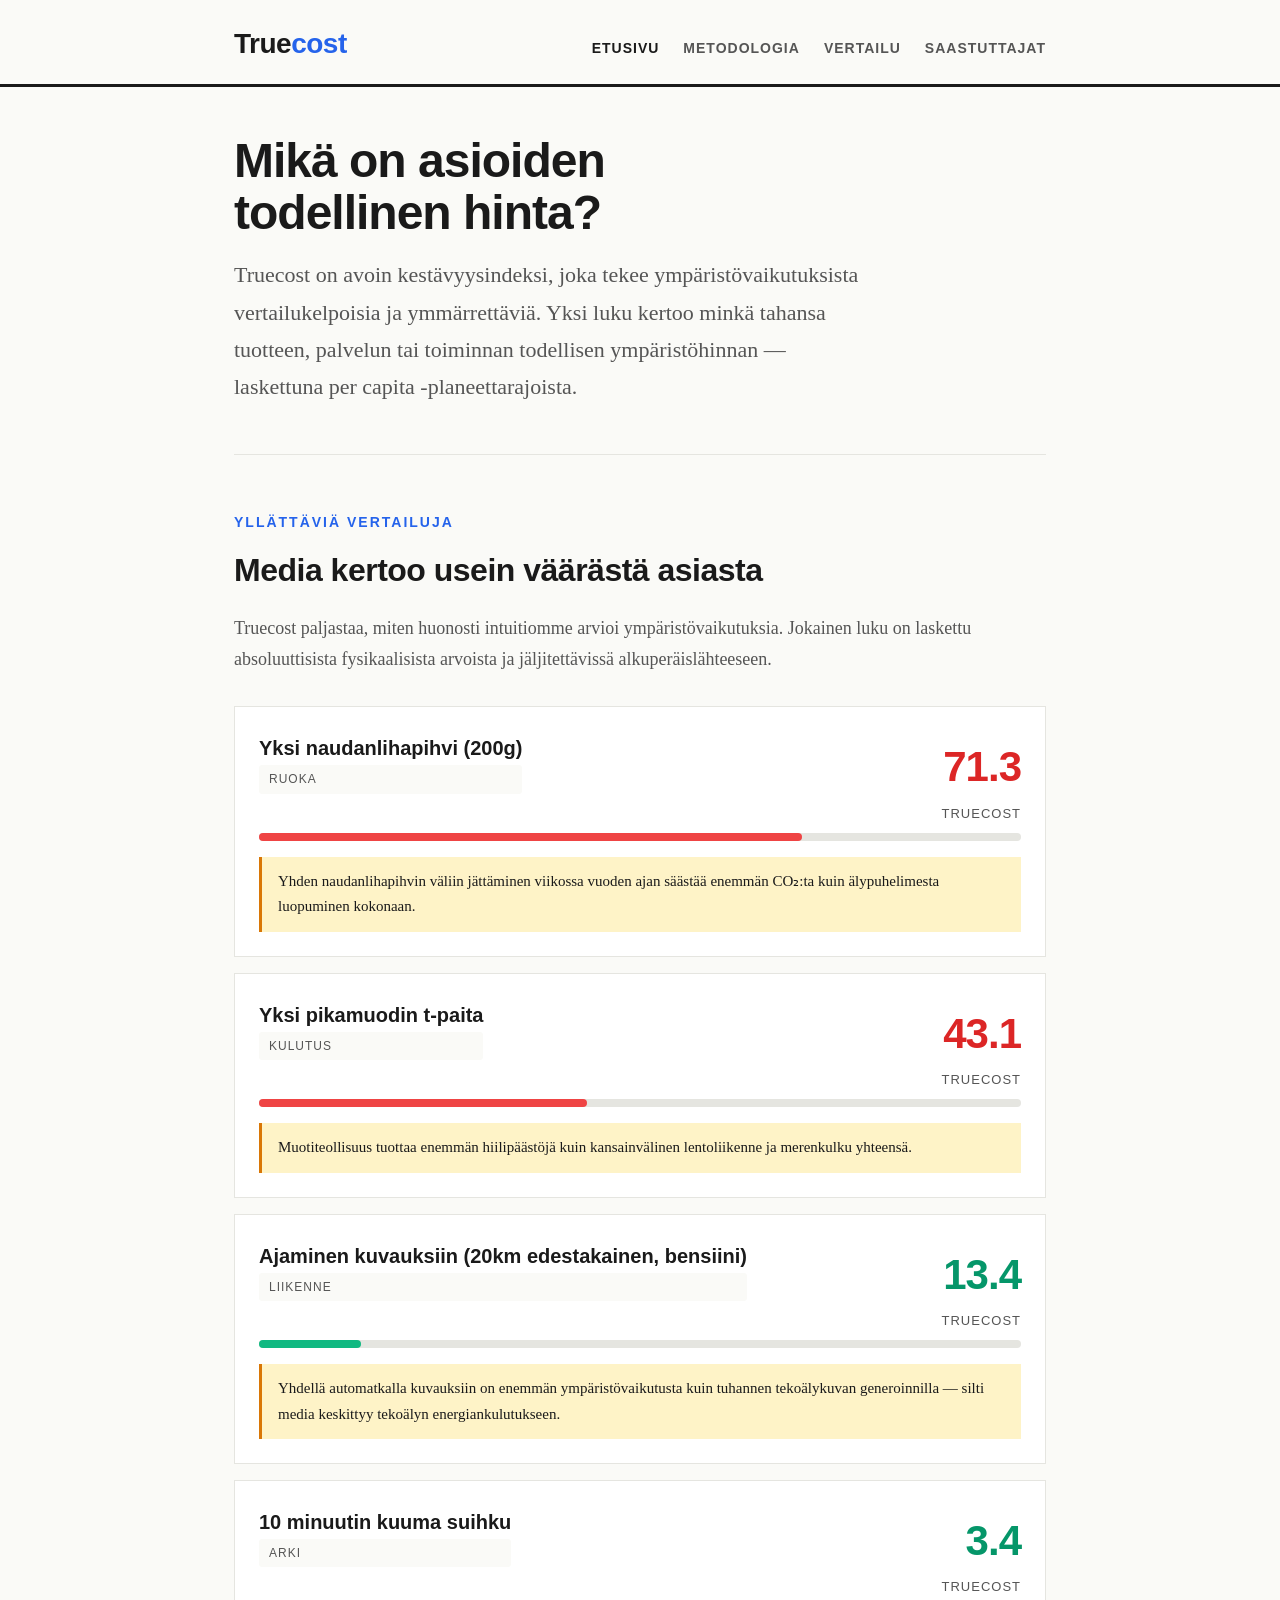
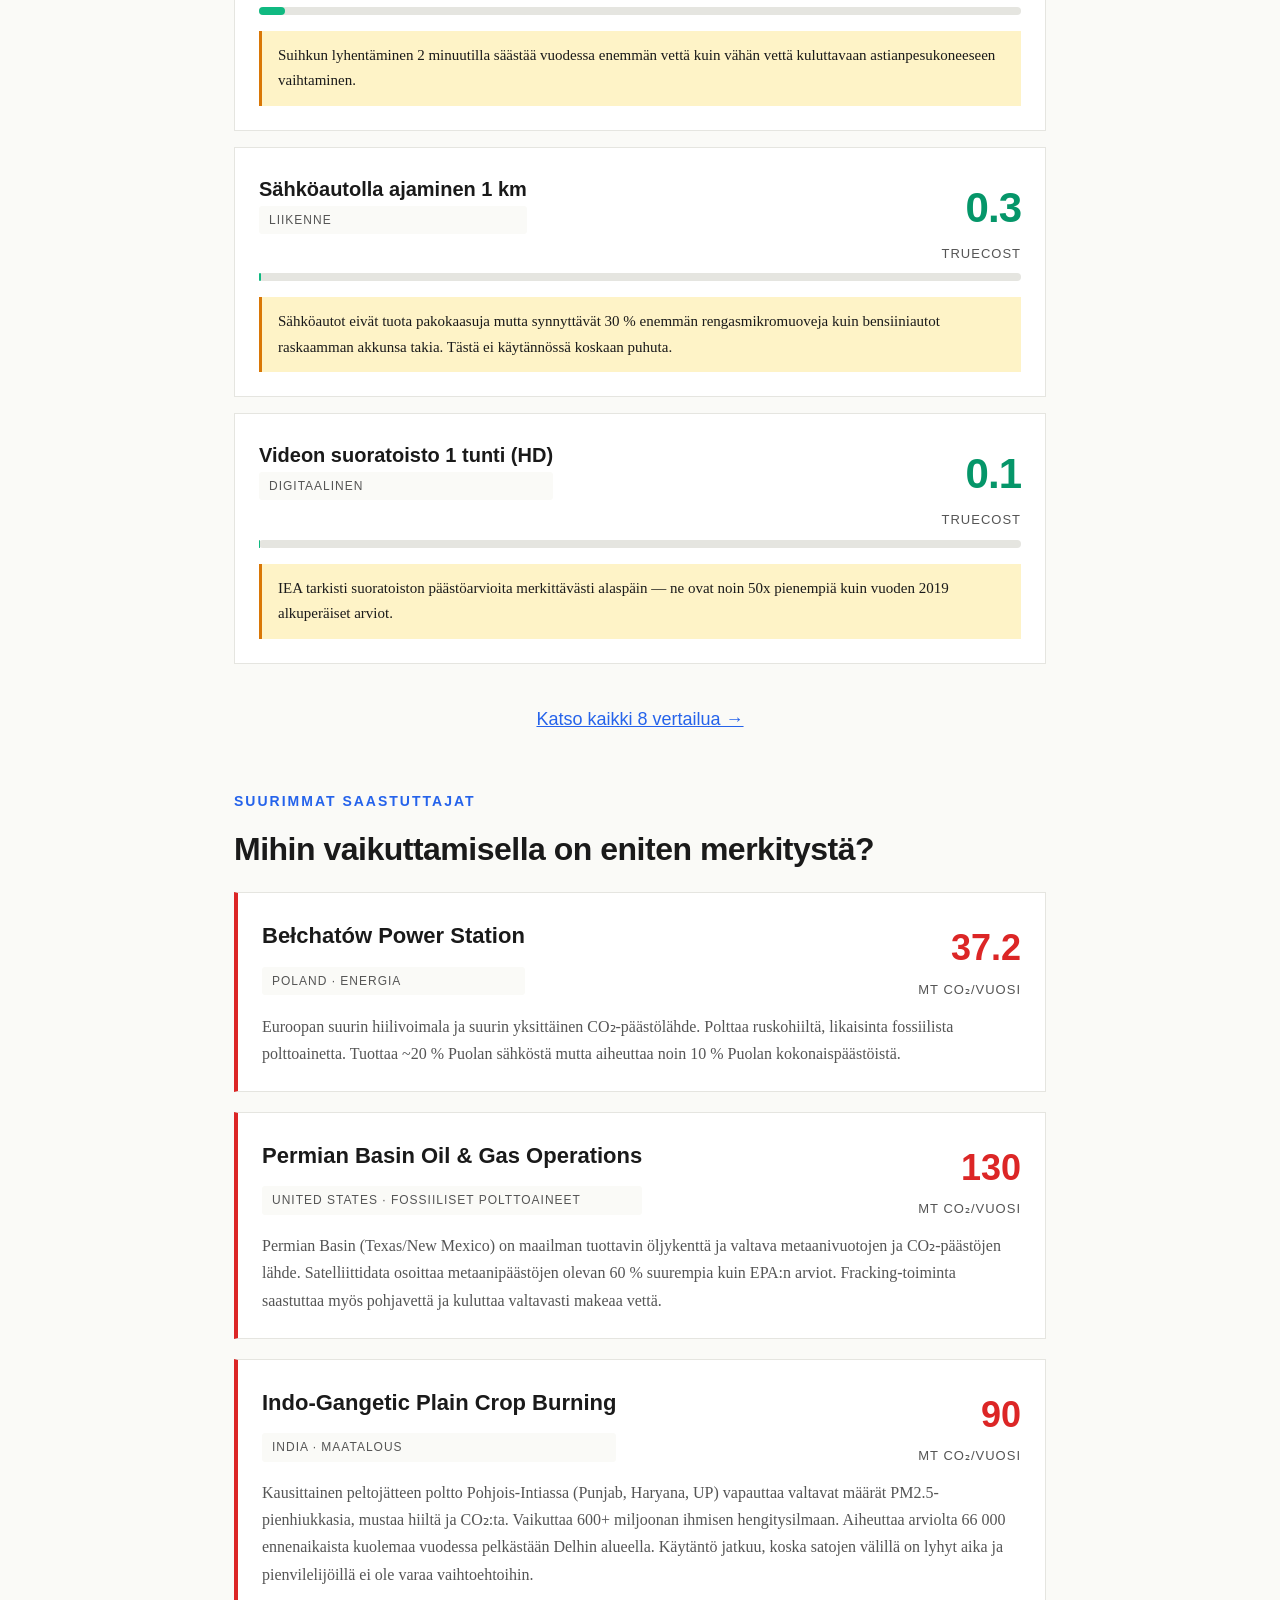
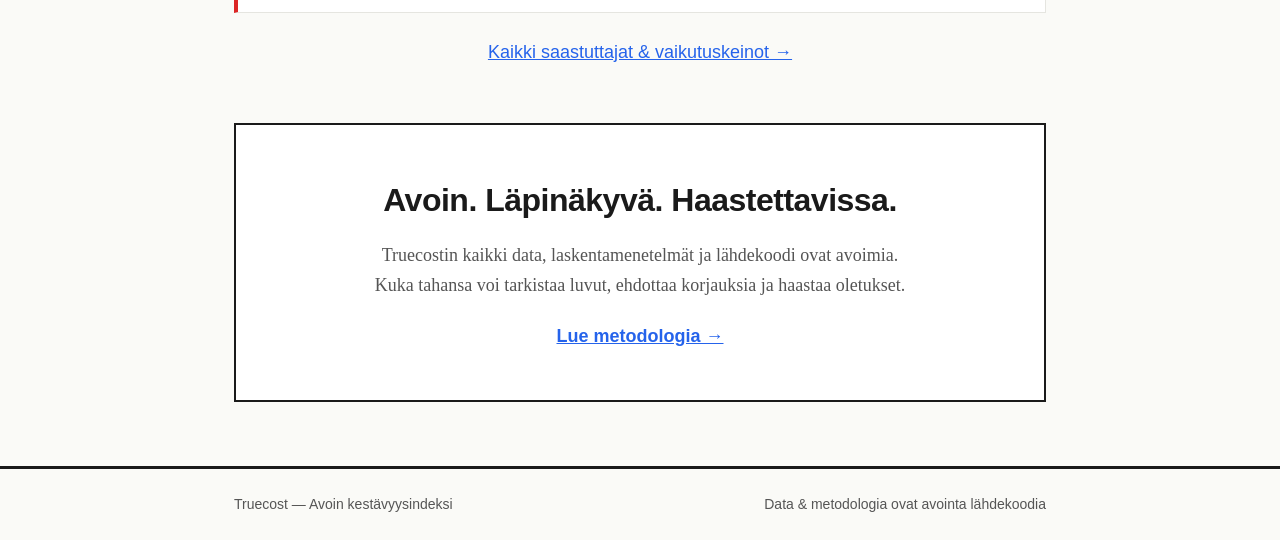
==== index.html @ 6fe8e0a8 "Truecost — static demo site" ====
<!DOCTYPE html>
<html lang="fi">
<head><base href="/truecost-demo/">
  <meta charset="UTF-8">
  <meta name="viewport" content="width=device-width, initial-scale=1.0">
  <title>Etusivu — Avoin kestävyysindeksi</title>
  <link rel="stylesheet" href="/static/css/style.css">
</head>
<body>
  <header>
    <div class="container">
      <a href="/" class="logo">True<span>cost</span></a>
      <nav>
        <a href="/" class="active">Etusivu</a>
        <a href="/methodology" >Metodologia</a>
        <a href="/compare" >Vertailu</a>
        <a href="/polluters" >Saastuttajat</a>
      </nav>
    </div>
  </header>

  <main class="container">
    
<div class="hero">
  <h1>Mikä on asioiden<br>todellinen hinta?</h1>
  <p class="subtitle">
    Truecost on avoin kestävyysindeksi, joka tekee ympäristövaikutuksista
    vertailukelpoisia ja ymmärrettäviä. Yksi luku kertoo minkä tahansa
    tuotteen, palvelun tai toiminnan todellisen ympäristöhinnan — laskettuna
    per capita -planeettarajoista.
  </p>
</div>

<section style="margin-bottom: 56px;">
  <div class="section-header">Yllättäviä vertailuja</div>
  <h2>Media kertoo usein väärästä asiasta</h2>
  <p style="color: var(--text-secondary); margin-bottom: 32px;">
    Truecost paljastaa, miten huonosti intuitiomme arvioi ympäristövaikutuksia.
    Jokainen luku on laskettu absoluuttisista fysikaalisista arvoista ja
    jäljitettävissä alkuperäislähteeseen.
  </p>

  <div class="items-grid">
    
    <div class="card">
      <a href="/item/04-beef-meal">
        <div class="card-header">
          <div>
            <div class="card-title">Yksi naudanlihapihvi (200g)</div>
            <div class="card-category">Ruoka</div>
          </div>
          <div style="text-align: right;">
            <div class="score-number high">
              71.3
            </div>
            <div class="score-label">Truecost</div>
          </div>
        </div>
        <div class="score-bar-container">
          <div class="score-bar">
            
            
            <div class="score-bar-fill high"
                 style="width: 71.3%"></div>
          </div>
        </div>
        
        <div class="card-surprising">Yhden naudanlihapihvin väliin jättäminen viikossa vuoden ajan säästää enemmän CO₂:ta kuin älypuhelimesta luopuminen kokonaan.
</div>
        
      </a>
    </div>
    
    <div class="card">
      <a href="/item/05-fast-fashion-tshirt">
        <div class="card-header">
          <div>
            <div class="card-title">Yksi pikamuodin t-paita</div>
            <div class="card-category">Kulutus</div>
          </div>
          <div style="text-align: right;">
            <div class="score-number high">
              43.1
            </div>
            <div class="score-label">Truecost</div>
          </div>
        </div>
        <div class="score-bar-container">
          <div class="score-bar">
            
            
            <div class="score-bar-fill high"
                 style="width: 43.1%"></div>
          </div>
        </div>
        
        <div class="card-surprising">Muotiteollisuus tuottaa enemmän hiilipäästöjä kuin kansainvälinen lentoliikenne ja merenkulku yhteensä.
</div>
        
      </a>
    </div>
    
    <div class="card">
      <a href="/item/02-photo-shoot-drive">
        <div class="card-header">
          <div>
            <div class="card-title">Ajaminen kuvauksiin (20km edestakainen, bensiini)</div>
            <div class="card-category">Liikenne</div>
          </div>
          <div style="text-align: right;">
            <div class="score-number low">
              13.4
            </div>
            <div class="score-label">Truecost</div>
          </div>
        </div>
        <div class="score-bar-container">
          <div class="score-bar">
            
            
            <div class="score-bar-fill low"
                 style="width: 13.4%"></div>
          </div>
        </div>
        
        <div class="card-surprising">Yhdellä automatkalla kuvauksiin on enemmän ympäristövaikutusta kuin tuhannen tekoälykuvan generoinnilla — silti media keskittyy tekoälyn energiankulutukseen.
</div>
        
      </a>
    </div>
    
    <div class="card">
      <a href="/item/08-shower-10min">
        <div class="card-header">
          <div>
            <div class="card-title">10 minuutin kuuma suihku</div>
            <div class="card-category">Arki</div>
          </div>
          <div style="text-align: right;">
            <div class="score-number low">
              3.4
            </div>
            <div class="score-label">Truecost</div>
          </div>
        </div>
        <div class="score-bar-container">
          <div class="score-bar">
            
            
            <div class="score-bar-fill low"
                 style="width: 3.4%"></div>
          </div>
        </div>
        
        <div class="card-surprising">Suihkun lyhentäminen 2 minuutilla säästää vuodessa enemmän vettä kuin vähän vettä kuluttavaan astianpesukoneeseen vaihtaminen.
</div>
        
      </a>
    </div>
    
    <div class="card">
      <a href="/item/06-electric-car-km">
        <div class="card-header">
          <div>
            <div class="card-title">Sähköautolla ajaminen 1 km</div>
            <div class="card-category">Liikenne</div>
          </div>
          <div style="text-align: right;">
            <div class="score-number low">
              0.3
            </div>
            <div class="score-label">Truecost</div>
          </div>
        </div>
        <div class="score-bar-container">
          <div class="score-bar">
            
            
            <div class="score-bar-fill low"
                 style="width: 0.3%"></div>
          </div>
        </div>
        
        <div class="card-surprising">Sähköautot eivät tuota pakokaasuja mutta synnyttävät 30 % enemmän rengasmikromuoveja kuin bensiiniautot raskaamman akkunsa takia. Tästä ei käytännössä koskaan puhuta.
</div>
        
      </a>
    </div>
    
    <div class="card">
      <a href="/item/03-streaming-hour">
        <div class="card-header">
          <div>
            <div class="card-title">Videon suoratoisto 1 tunti (HD)</div>
            <div class="card-category">Digitaalinen</div>
          </div>
          <div style="text-align: right;">
            <div class="score-number low">
              0.1
            </div>
            <div class="score-label">Truecost</div>
          </div>
        </div>
        <div class="score-bar-container">
          <div class="score-bar">
            
            
            <div class="score-bar-fill low"
                 style="width: 0.1%"></div>
          </div>
        </div>
        
        <div class="card-surprising">IEA tarkisti suoratoiston päästöarvioita merkittävästi alaspäin — ne ovat noin 50x pienempiä kuin vuoden 2019 alkuperäiset arviot.
</div>
        
      </a>
    </div>
    
  </div>

  <div style="text-align: center; margin-top: 24px;">
    <a href="/compare" style="font-family: var(--font-heading); color: var(--accent);">
      Katso kaikki 8 vertailua →
    </a>
  </div>
</section>


<section style="margin-bottom: 56px;">
  <div class="section-header">Suurimmat saastuttajat</div>
  <h2>Mihin vaikuttamisella on eniten merkitystä?</h2>

  
  <div class="polluter-card">
    <div style="display: flex; justify-content: space-between; align-items: flex-start;">
      <div>
        <h3>Bełchatów Power Station</h3>
        <div class="card-category">Poland · Energia</div>
      </div>
      <div style="text-align: right;">
        <div class="polluter-stat">37.2</div>
        <div class="polluter-stat-label">Mt CO₂/vuosi</div>
      </div>
    </div>
    <p class="card-description">Euroopan suurin hiilivoimala ja suurin yksittäinen CO₂-päästölähde. Polttaa ruskohiiltä, likaisinta fossiilista polttoainetta. Tuottaa ~20 % Puolan sähköstä mutta aiheuttaa noin 10 % Puolan kokonaispäästöistä.
</p>
  </div>
  
  <div class="polluter-card">
    <div style="display: flex; justify-content: space-between; align-items: flex-start;">
      <div>
        <h3>Permian Basin Oil &amp; Gas Operations</h3>
        <div class="card-category">United States · Fossiiliset polttoaineet</div>
      </div>
      <div style="text-align: right;">
        <div class="polluter-stat">130</div>
        <div class="polluter-stat-label">Mt CO₂/vuosi</div>
      </div>
    </div>
    <p class="card-description">Permian Basin (Texas/New Mexico) on maailman tuottavin öljykenttä ja valtava metaanivuotojen ja CO₂-päästöjen lähde. Satelliittidata osoittaa metaanipäästöjen olevan 60 % suurempia kuin EPA:n arviot. Fracking-toiminta saastuttaa myös pohjavettä ja kuluttaa valtavasti makeaa vettä.
</p>
  </div>
  
  <div class="polluter-card">
    <div style="display: flex; justify-content: space-between; align-items: flex-start;">
      <div>
        <h3>Indo-Gangetic Plain Crop Burning</h3>
        <div class="card-category">India · Maatalous</div>
      </div>
      <div style="text-align: right;">
        <div class="polluter-stat">90</div>
        <div class="polluter-stat-label">Mt CO₂/vuosi</div>
      </div>
    </div>
    <p class="card-description">Kausittainen peltojätteen poltto Pohjois-Intiassa (Punjab, Haryana, UP) vapauttaa valtavat määrät PM2.5-pienhiukkasia, mustaa hiiltä ja CO₂:ta. Vaikuttaa 600+ miljoonan ihmisen hengitysilmaan. Aiheuttaa arviolta 66 000 ennenaikaista kuolemaa vuodessa pelkästään Delhin alueella. Käytäntö jatkuu, koska satojen välillä on lyhyt aika ja pienvilelijöillä ei ole varaa vaihtoehtoihin.
</p>
  </div>
  

  <div style="text-align: center; margin-top: 24px;">
    <a href="/polluters" style="font-family: var(--font-heading); color: var(--accent);">
      Kaikki saastuttajat & vaikutuskeinot →
    </a>
  </div>
</section>


<section class="cta">
  <h2>Avoin. Läpinäkyvä. Haastettavissa.</h2>
  <p>
    Truecostin kaikki data, laskentamenetelmät ja lähdekoodi ovat avoimia.
    Kuka tahansa voi tarkistaa luvut, ehdottaa korjauksia ja haastaa oletukset.
  </p>
  <div style="margin-top: 20px;">
    <a href="/methodology" style="font-family: var(--font-heading); color: var(--accent); font-weight: 700;">
      Lue metodologia →
    </a>
  </div>
</section>

  </main>

  <footer>
    <div class="container">
      <div>Truecost — Avoin kestävyysindeksi</div>
      <div>Data & metodologia ovat avointa lähdekoodia</div>
    </div>
  </footer>
</body>
</html>
---- static/css/style.css ----
/* Truecost — Data journalism inspired design */

:root {
  --bg: #fafaf7;
  --text: #1a1a1a;
  --text-secondary: #555;
  --accent: #2563eb;
  --accent-hover: #1d4ed8;
  --border: #e5e5e0;
  --card-bg: #ffffff;
  --positive: #059669;
  --negative: #dc2626;
  --warning: #d97706;
  --bar-low: #10b981;
  --bar-medium: #f59e0b;
  --bar-high: #ef4444;
  --bar-negative: #06b6d4;
  --font-body: 'Georgia', 'Times New Roman', serif;
  --font-heading: -apple-system, BlinkMacSystemFont, 'Segoe UI', sans-serif;
  --font-mono: 'SF Mono', 'Fira Code', monospace;
  --max-width: 860px;
}

* { margin: 0; padding: 0; box-sizing: border-box; }

body {
  font-family: var(--font-body);
  background: var(--bg);
  color: var(--text);
  line-height: 1.7;
  font-size: 18px;
}

/* Layout */
.container { max-width: var(--max-width); margin: 0 auto; padding: 0 24px; }

/* Header */
header {
  border-bottom: 3px solid var(--text);
  padding: 20px 0 16px;
  margin-bottom: 48px;
}
header .container { display: flex; justify-content: space-between; align-items: baseline; }
.logo {
  font-family: var(--font-heading);
  font-size: 28px;
  font-weight: 800;
  text-decoration: none;
  color: var(--text);
  letter-spacing: -0.5px;
}
.logo span { color: var(--accent); }
nav { display: flex; gap: 24px; }
nav a {
  font-family: var(--font-heading);
  font-size: 14px;
  text-decoration: none;
  color: var(--text-secondary);
  text-transform: uppercase;
  letter-spacing: 1px;
  font-weight: 600;
}
nav a:hover, nav a.active { color: var(--text); }

/* Hero */
.hero {
  margin-bottom: 56px;
  padding-bottom: 48px;
  border-bottom: 1px solid var(--border);
}
.hero h1 {
  font-family: var(--font-heading);
  font-size: 48px;
  font-weight: 800;
  line-height: 1.1;
  margin-bottom: 16px;
  letter-spacing: -1px;
}
.hero .subtitle {
  font-size: 22px;
  color: var(--text-secondary);
  max-width: 640px;
}

/* Section headings */
.section-header {
  font-family: var(--font-heading);
  font-size: 14px;
  text-transform: uppercase;
  letter-spacing: 2px;
  color: var(--accent);
  font-weight: 700;
  margin-bottom: 8px;
}
h2 {
  font-family: var(--font-heading);
  font-size: 32px;
  font-weight: 800;
  margin-bottom: 16px;
  letter-spacing: -0.5px;
}
h3 {
  font-family: var(--font-heading);
  font-size: 22px;
  font-weight: 700;
  margin-bottom: 12px;
}

/* Score bar */
.score-bar-container {
  margin: 8px 0 16px;
}
.score-bar {
  height: 8px;
  background: var(--border);
  border-radius: 4px;
  overflow: visible;
  position: relative;
}
.score-bar-fill {
  height: 100%;
  border-radius: 4px;
  transition: width 0.6s ease;
  position: relative;
}
.score-bar-fill.low { background: var(--bar-low); }
.score-bar-fill.medium { background: var(--bar-medium); }
.score-bar-fill.high { background: var(--bar-high); }
.score-bar-fill.negative { background: var(--bar-negative); }

.score-number {
  font-family: var(--font-heading);
  font-weight: 800;
  font-size: 42px;
  letter-spacing: -1px;
}
.score-number.low { color: var(--positive); }
.score-number.medium { color: var(--warning); }
.score-number.high { color: var(--negative); }
.score-number.negative { color: var(--bar-negative); }
.score-label {
  font-family: var(--font-heading);
  font-size: 13px;
  color: var(--text-secondary);
  text-transform: uppercase;
  letter-spacing: 1px;
}

/* Cards */
.card {
  background: var(--card-bg);
  border: 1px solid var(--border);
  padding: 24px;
  margin-bottom: 16px;
  transition: box-shadow 0.2s;
}
.card:hover { box-shadow: 0 2px 12px rgba(0,0,0,0.06); }
.card a { text-decoration: none; color: inherit; }
.card-header { display: flex; justify-content: space-between; align-items: flex-start; gap: 16px; }
.card-title {
  font-family: var(--font-heading);
  font-size: 20px;
  font-weight: 700;
}
.card-category {
  font-family: var(--font-heading);
  font-size: 12px;
  text-transform: uppercase;
  letter-spacing: 1px;
  color: var(--text-secondary);
  background: var(--bg);
  padding: 4px 10px;
  border-radius: 3px;
  white-space: nowrap;
}
.card-description {
  margin-top: 12px;
  color: var(--text-secondary);
  font-size: 16px;
}
.card-surprising {
  margin-top: 12px;
  padding: 12px 16px;
  background: #fef3c7;
  border-left: 3px solid var(--warning);
  font-size: 15px;
}

/* Grid */
.items-grid { display: grid; grid-template-columns: 1fr; gap: 0; }

/* Comparison */
.comparison-pair {
  display: grid;
  grid-template-columns: 1fr auto 1fr;
  gap: 16px;
  align-items: stretch;
  margin-bottom: 32px;
  padding-bottom: 32px;
  border-bottom: 1px solid var(--border);
}
.comparison-vs {
  display: flex;
  align-items: center;
  font-family: var(--font-heading);
  font-weight: 800;
  font-size: 24px;
  color: var(--text-secondary);
}

/* Polluter card */
.polluter-card {
  background: var(--card-bg);
  border: 1px solid var(--border);
  border-left: 4px solid var(--negative);
  padding: 24px;
  margin-bottom: 20px;
}
.polluter-stat {
  font-family: var(--font-heading);
  font-size: 36px;
  font-weight: 800;
  color: var(--negative);
}
.polluter-stat-label {
  font-family: var(--font-heading);
  font-size: 13px;
  color: var(--text-secondary);
  text-transform: uppercase;
  letter-spacing: 1px;
}
.action-list {
  margin-top: 16px;
  padding-left: 0;
  list-style: none;
}
.action-list li {
  padding: 6px 0 6px 24px;
  position: relative;
  font-size: 16px;
}
.action-list li::before {
  content: "→";
  position: absolute;
  left: 0;
  color: var(--accent);
  font-weight: bold;
}

/* Dimension bars */
.dimension-row {
  display: grid;
  grid-template-columns: 140px 1fr 50px;
  gap: 12px;
  align-items: center;
  margin-bottom: 8px;
}
.dimension-label {
  font-family: var(--font-heading);
  font-size: 14px;
  font-weight: 600;
}
.dimension-bar {
  height: 6px;
  background: var(--border);
  border-radius: 3px;
}
.dimension-bar-fill {
  height: 100%;
  border-radius: 3px;
}
.dimension-value {
  font-family: var(--font-mono);
  font-size: 13px;
  text-align: right;
  color: var(--text-secondary);
}

/* Methodology */
.method-step {
  padding: 24px 0;
  border-bottom: 1px solid var(--border);
}
.method-step:last-child { border-bottom: none; }
.step-number {
  font-family: var(--font-heading);
  font-size: 48px;
  font-weight: 800;
  color: var(--border);
  float: left;
  margin-right: 20px;
  line-height: 1;
}

/* Sources */
.source-list {
  margin-top: 16px;
  padding-left: 0;
  list-style: none;
}
.source-list li {
  padding: 4px 0;
  font-size: 14px;
  color: var(--text-secondary);
  font-family: var(--font-heading);
}
.source-list li::before { content: "📄 "; }

/* Footer */
footer {
  margin-top: 64px;
  padding: 24px 0;
  border-top: 3px solid var(--text);
  font-family: var(--font-heading);
  font-size: 14px;
  color: var(--text-secondary);
}
footer .container { display: flex; justify-content: space-between; }

/* CTA */
.cta {
  text-align: center;
  padding: 48px 24px;
  margin: 48px 0;
  background: var(--card-bg);
  border: 2px solid var(--text);
}
.cta h2 { margin-bottom: 12px; }
.cta p { color: var(--text-secondary); max-width: 560px; margin: 0 auto; }

/* Responsive */
@media (max-width: 640px) {
  .hero h1 { font-size: 32px; }
  .hero .subtitle { font-size: 18px; }
  header .container { flex-direction: column; gap: 12px; }
  .comparison-pair { grid-template-columns: 1fr; }
  .comparison-vs { justify-content: center; }
  .dimension-row { grid-template-columns: 100px 1fr 40px; }
}
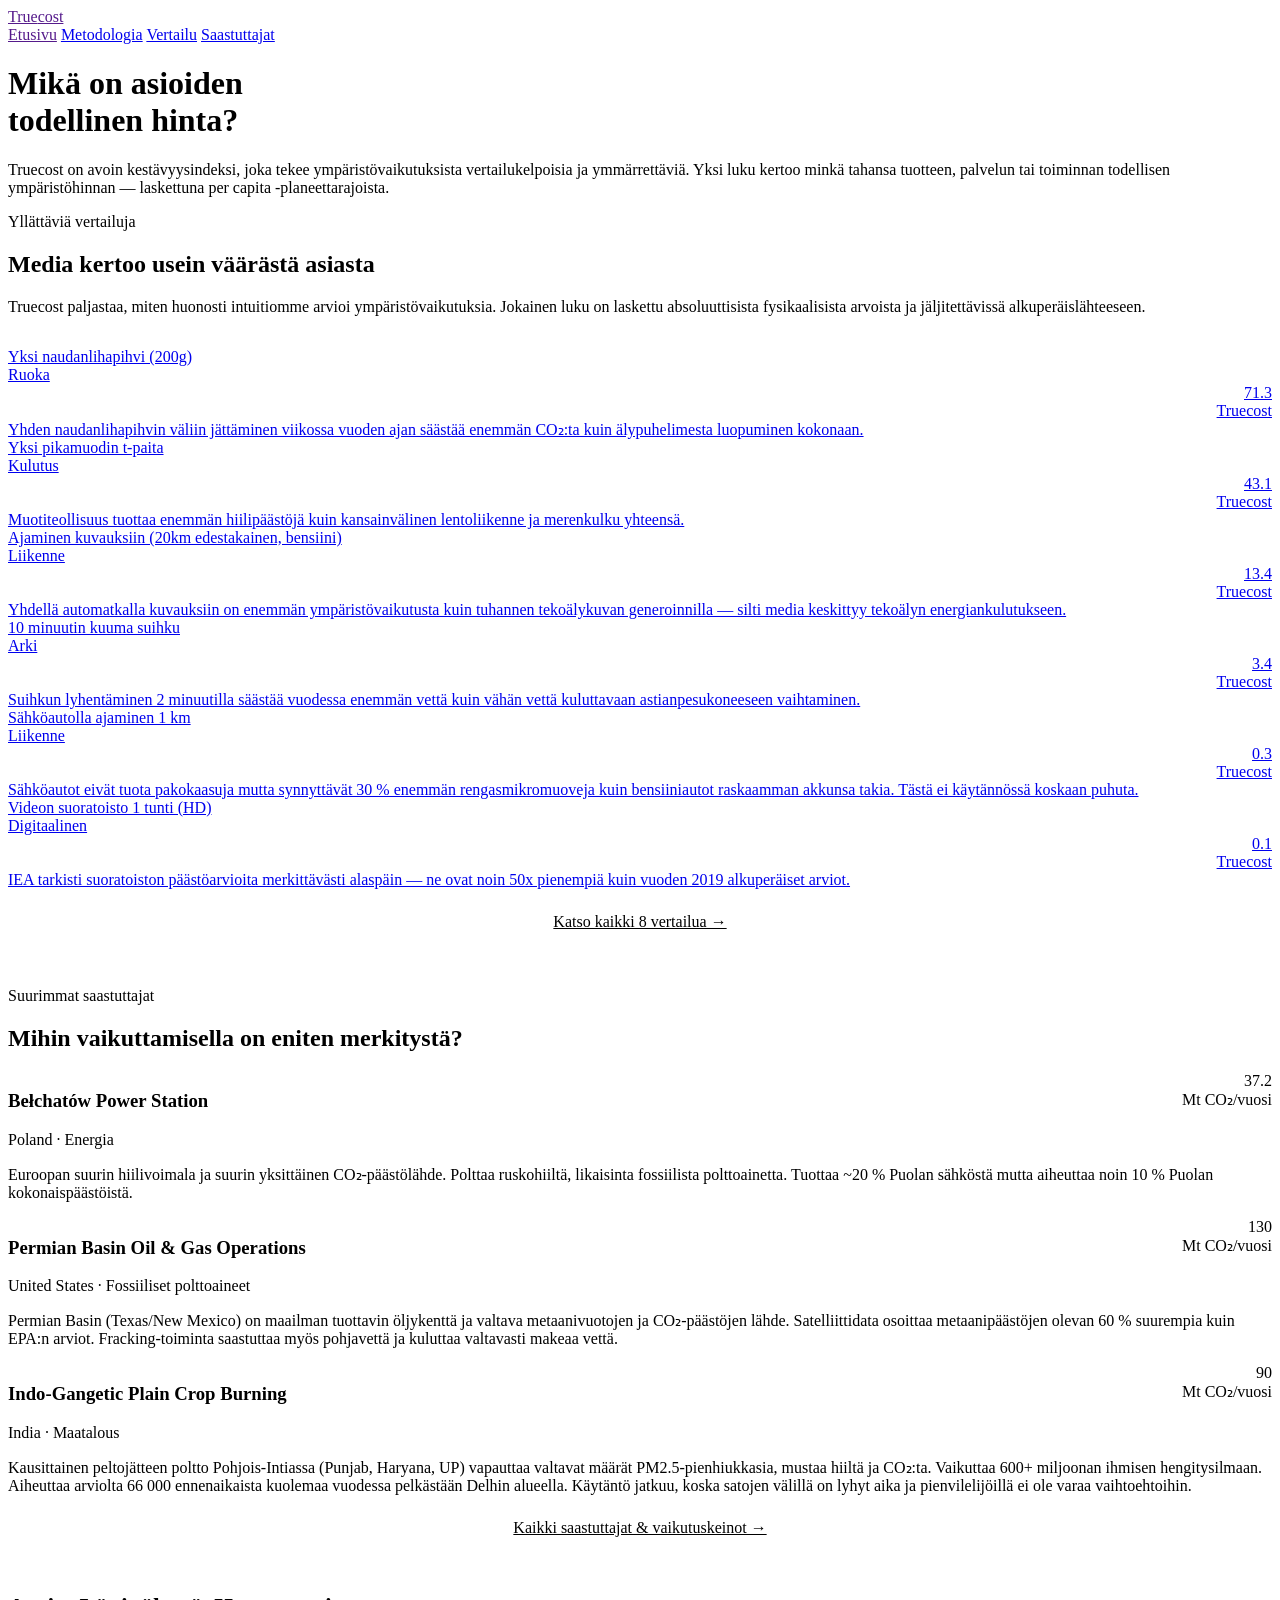
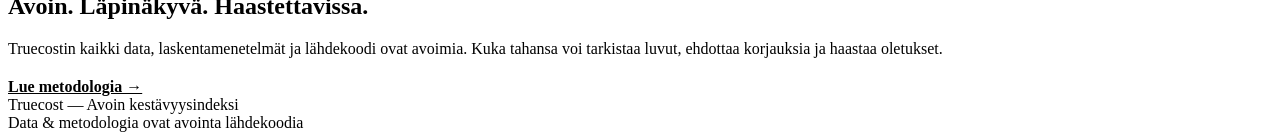
==== commit 0629216a: "fix: make all links relative for GitHub Pages" ====
--- a/index.html
+++ b/index.html
@@ -4,17 +4,17 @@
   <meta charset="UTF-8">
   <meta name="viewport" content="width=device-width, initial-scale=1.0">
   <title>Etusivu — Avoin kestävyysindeksi</title>
-  <link rel="stylesheet" href="/static/css/style.css">
+  <link rel="stylesheet" href="static/css/style.css">
 </head>
 <body>
   <header>
     <div class="container">
-      <a href="/" class="logo">True<span>cost</span></a>
+      <a href="" class="logo">True<span>cost</span></a>
       <nav>
-        <a href="/" class="active">Etusivu</a>
-        <a href="/methodology" >Metodologia</a>
-        <a href="/compare" >Vertailu</a>
-        <a href="/polluters" >Saastuttajat</a>
+        <a href="" class="active">Etusivu</a>
+        <a href="methodology" >Metodologia</a>
+        <a href="compare" >Vertailu</a>
+        <a href="polluters" >Saastuttajat</a>
       </nav>
     </div>
   </header>
@@ -43,7 +43,7 @@
   <div class="items-grid">
     
     <div class="card">
-      <a href="/item/04-beef-meal">
+      <a href="item/04-beef-meal">
         <div class="card-header">
           <div>
             <div class="card-title">Yksi naudanlihapihvi (200g)</div>
@@ -72,7 +72,7 @@
     </div>
     
     <div class="card">
-      <a href="/item/05-fast-fashion-tshirt">
+      <a href="item/05-fast-fashion-tshirt">
         <div class="card-header">
           <div>
             <div class="card-title">Yksi pikamuodin t-paita</div>
@@ -101,7 +101,7 @@
     </div>
     
     <div class="card">
-      <a href="/item/02-photo-shoot-drive">
+      <a href="item/02-photo-shoot-drive">
         <div class="card-header">
           <div>
             <div class="card-title">Ajaminen kuvauksiin (20km edestakainen, bensiini)</div>
@@ -130,7 +130,7 @@
     </div>
     
     <div class="card">
-      <a href="/item/08-shower-10min">
+      <a href="item/08-shower-10min">
         <div class="card-header">
           <div>
             <div class="card-title">10 minuutin kuuma suihku</div>
@@ -159,7 +159,7 @@
     </div>
     
     <div class="card">
-      <a href="/item/06-electric-car-km">
+      <a href="item/06-electric-car-km">
         <div class="card-header">
           <div>
             <div class="card-title">Sähköautolla ajaminen 1 km</div>
@@ -188,7 +188,7 @@
     </div>
     
     <div class="card">
-      <a href="/item/03-streaming-hour">
+      <a href="item/03-streaming-hour">
         <div class="card-header">
           <div>
             <div class="card-title">Videon suoratoisto 1 tunti (HD)</div>
@@ -219,7 +219,7 @@
   </div>
 
   <div style="text-align: center; margin-top: 24px;">
-    <a href="/compare" style="font-family: var(--font-heading); color: var(--accent);">
+    <a href="compare" style="font-family: var(--font-heading); color: var(--accent);">
       Katso kaikki 8 vertailua →
     </a>
   </div>
@@ -278,7 +278,7 @@
   
 
   <div style="text-align: center; margin-top: 24px;">
-    <a href="/polluters" style="font-family: var(--font-heading); color: var(--accent);">
+    <a href="polluters" style="font-family: var(--font-heading); color: var(--accent);">
       Kaikki saastuttajat & vaikutuskeinot →
     </a>
   </div>
@@ -292,7 +292,7 @@
     Kuka tahansa voi tarkistaa luvut, ehdottaa korjauksia ja haastaa oletukset.
   </p>
   <div style="margin-top: 20px;">
-    <a href="/methodology" style="font-family: var(--font-heading); color: var(--accent); font-weight: 700;">
+    <a href="methodology" style="font-family: var(--font-heading); color: var(--accent); font-weight: 700;">
       Lue metodologia →
     </a>
   </div>
